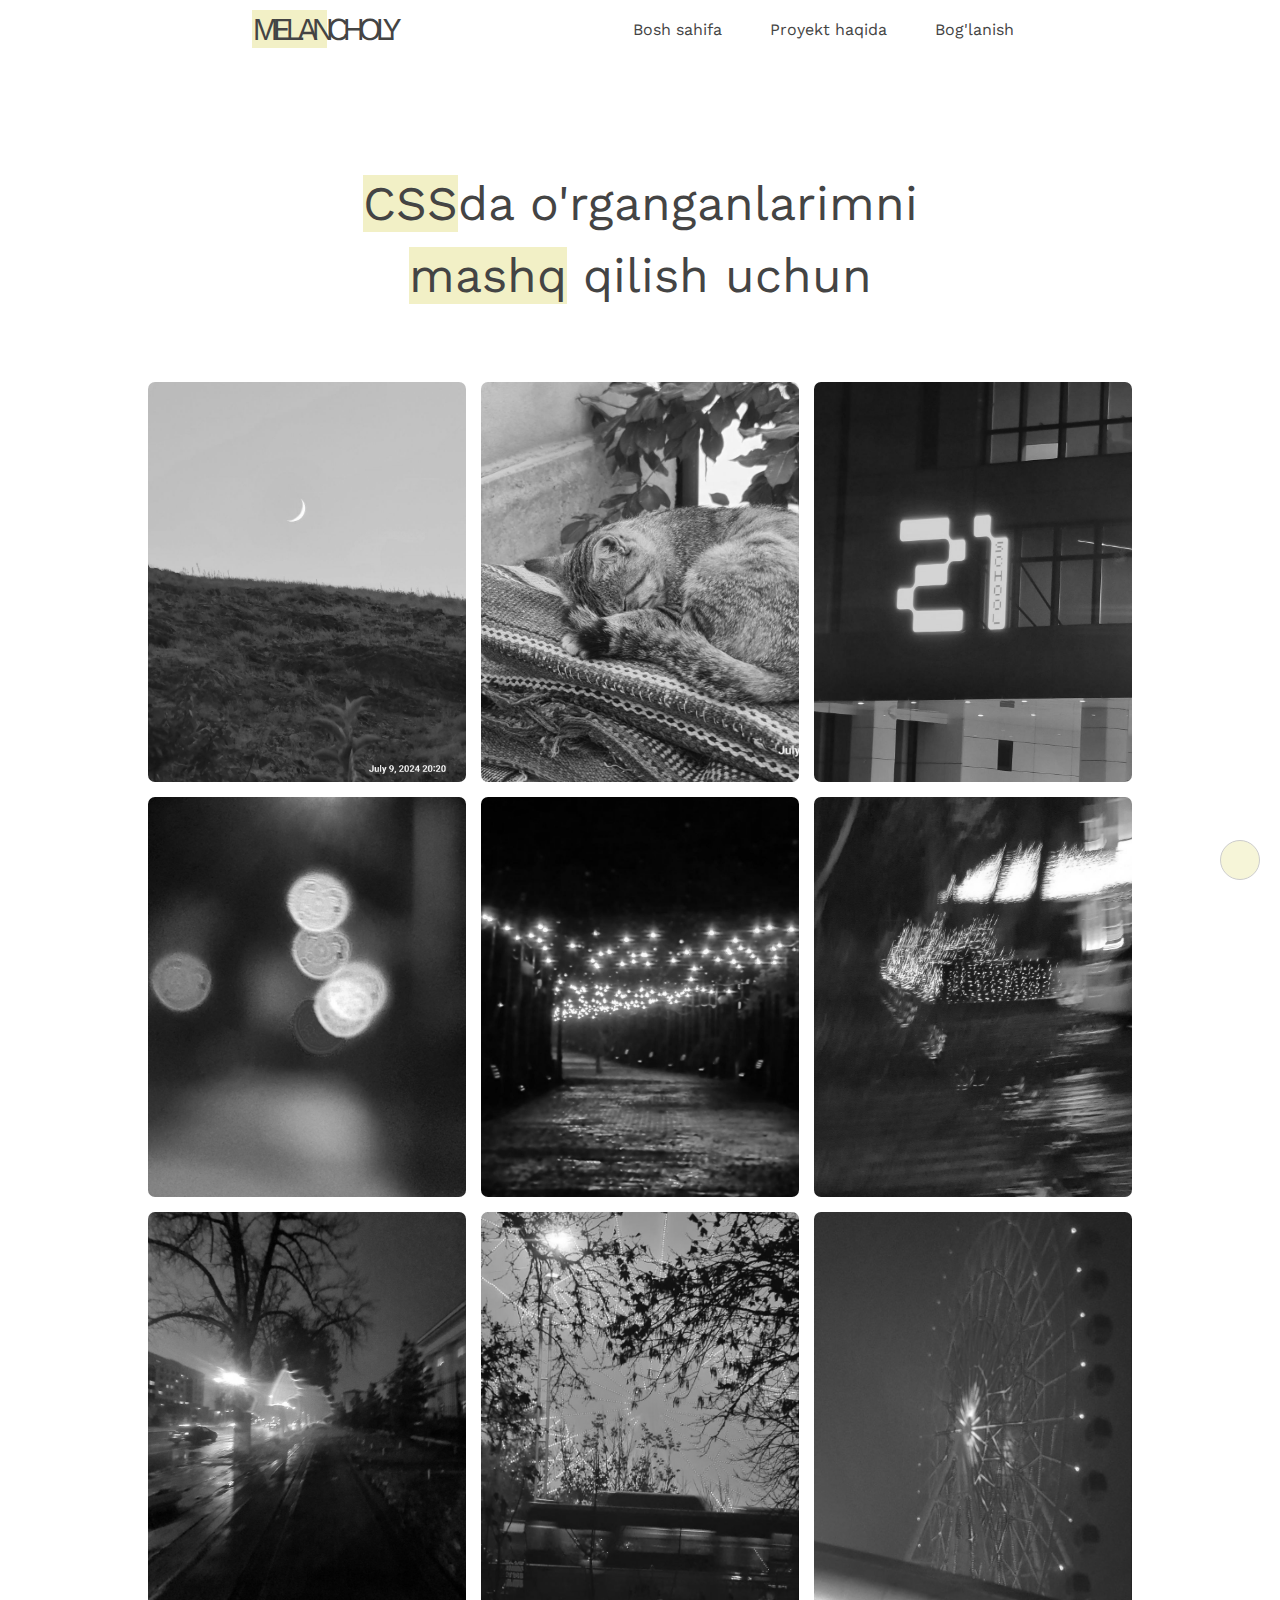
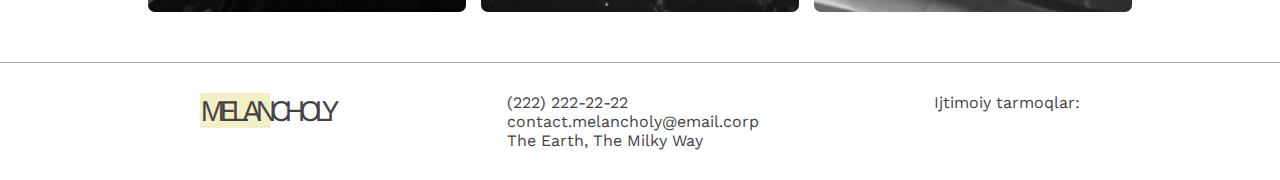
==== index.html @ 793db6ed "Initial commit" ====
<!DOCTYPE html>
<html>
  <head>
    <meta charset="UTF-8" />
    <meta name="viewport" content="width=device-width, initial-scale=1.0" />
    <title>Melancholy</title>
    <link
      rel="stylesheet"
      href="https://cdnjs.cloudflare.com/ajax/libs/font-awesome/6.7.1/css/all.min.css"
      integrity="sha512-5Hs3dF2AEPkpNAR7UiOHba+lRSJNeM2ECkwxUIxC1Q/FLycGTbNapWXB4tP889k5T5Ju8fs4b1P5z/iB4nMfSQ=="
      crossorigin="anonymous"
      referrerpolicy="no-referrer"
    />
    <link rel="preconnect" href="https://fonts.googleapis.com" />
    <link rel="preconnect" href="https://fonts.gstatic.com" crossorigin />
    <link
      href="https://fonts.googleapis.com/css2?family=Work+Sans:ital,wght@0,100..900;1,100..900&display=swap"
      rel="stylesheet"
    />
    <link rel="stylesheet" href="styles.css" />
    <script src="app.js" defer></script>
  </head>
  <body>
    <header>
      <div class="wrapper">
        <h1><span class="highlighted">Melan</span>choly</h1>
        <nav>
          <ul class="nav-list">
            <li><a href="./index.html">Bosh sahifa</a></li>
            <li><a href="./pages/about.html">Proyekt haqida</a></li>
            <li><a href="./pages/contact.html">Bog'lanish</a></li>
          </ul>
        </nav>
      </div>
    </header>
    <main>
      <div class="wrapper">
        <h1>
          <span class="highlighted">CSS</span>da o'rganganlarimni <br /><span
            class="highlighted"
            >mashq</span
          >
          qilish uchun
        </h1>
      </div>
      <div class="gallery wrapper">
        <div class="gallery__img">
          <img src="./images/photo01.jpg" />
        </div>
        <div class="gallery__img">
          <img src="./images/photo02.jpg" />
        </div>
        <div class="gallery__img">
          <img src="./images/photo03.jpg" />
        </div>
        <div class="gallery__img">
          <img src="./images/photo04.jpg" />
        </div>
        <div class="gallery__img">
          <img src="./images/photo05.jpg" />
        </div>
        <div class="gallery__img">
          <img src="./images/photo06.jpg" />
        </div>
        <div class="gallery__img">
          <img src="./images/photo07.jpg" />
        </div>
        <div class="gallery__img">
          <img src="./images/photo08.jpg" />
        </div>
        <div class="gallery__img">
          <img src="./images/photo09.jpg" />
        </div>
      </div>
    </main>
    <footer class="footer">
      <div class="wrapper">
        <h1><span class="highlighted">Melan</span>choly</h1>
        <div class="contacts">
          <p>(222) 222-22-22</p>
          <p>contact.melancholy@email.corp</p>
          <p>The Earth, The Milky Way</p>
        </div>
        <div class="social-icons">
          <p>Ijtimoiy tarmoqlar:</p>
          <div>
            <ul class="icon-list">
              <li><a href="https://t.me/d3rsu"><i class="fa-brands fa-telegram"></i></a></li>
              <li><a href="https://www.youtube.com/@d3rsu"><i class="fa-brands fa-youtube"></i></a></li>
            </ul>
          </div>
        </div>
      </div>
    </footer>
    <button id="go-top"><i class="fa-solid fa-arrow-up"></i></button>
  </body>
</html>
---- styles.css ----
* {
  margin: 0;
  padding: 0;
  box-sizing: border-box;
}

body {
  font-family: "Work Sans", system-ui;
  color: #444;
}

input, button, textarea {
  font-family: inherit;
}

img {
  width: 100%;
}

.wrapper {
  margin: 0 auto;
  padding: 10px 0;
  width: 95%;
  max-width: 1000px;
}

header .wrapper {
  display: flex;
  justify-content: space-around;
  align-items: center;
}

header h1 {
  font-weight: 400;
  text-transform: uppercase;
  letter-spacing: -7px;
}

header.sticky {
  position: sticky;
  top: 0;
  z-index: 999;
  background-color: rgba(255, 255, 255, 0.95);
  box-shadow: 0 0 4px 2px rgba(0, 0, 0, 0.1);
}

.nav-list {
  list-style: none;
  display: flex;
  gap: 20px;
  align-items: center;
}

.nav-list a:link,
.nav-list a:visited {
  text-decoration: none;
  color: #444;
  font-size: 16px;
  padding: 7px 14px;
}

.nav-list a:hover,
.nav-list a:active {
  background-color: #f2f0c6;
}

.highlighted {
  background-color: #f2f0c6;
}

main h1 {
  margin-top: 100px;
  text-align: center;
  font-weight: 400;
  font-size: 48px;
  line-height: 1.5;
  margin-bottom: 50px;
  
}

/* img {
    max-width: 100%;
} */

.gallery {
  display: flex;
  flex-wrap: wrap;
  gap: 15px;
  justify-content: center;
}

.gallery__img {
  overflow: hidden;
  width: calc(33.33% - 15px);
  border-radius: 7px;
  height: 400px;
  flex-wrap: wrap;
}

.gallery__img img {
  object-fit: cover;
  width: 100%;
  height: 100%;
  filter: grayscale(1);
  transition: all 0.5s;
}

.gallery__img img:hover {
    filter: grayscale(0);
    cursor: pointer;
}

.footer {
    padding: 30px 0;
    margin-top: 40px;
    border-top: 1px solid #aaa;
}

.footer .wrapper {
    padding: 0 60px;
    display: flex;
    justify-content: space-between;
}

.footer h1 {
    font-weight: 400;
    font-size: 30px;
    text-transform: uppercase;
    letter-spacing: -7px;
    margin: 0;
}


.icon-list {
  list-style: none;
  display: flex;
  justify-content: flex-start;
}

.icon-list i {
  color: #444;
  padding: 5px;
  font-size: 16px;
}

.icon-list i:hover {
  background-color: #f2f0c6;
  border-radius: 7px;
}

.main--about h1 {
  line-height: 1.3;
}


.bg-black {
  background-color: #444;
  color: #eee;
  padding: 30px 0 40px 0;
}

.bg-black h2 {
  text-align: center;
  margin: 0 0 20px 0;
  font-weight: 500;
}

.xizmatlar {
  display: flex;
  gap: 20px;
}


.xizmat {
  flex: 1;
}

.xizmat h3 {
  margin-bottom: 7px;
  font-weight: 500;
  text-decoration: underline;
}

#go-top {
  border: 1px solid #ccc;
  background-color: transparent;
  width: 40px;
  height: 40px;
  border-radius: 50%;
  position: fixed;
  bottom: 20px;
  right: 20px;
  overflow: hidden;
  background-color: #f2f0c6b0;
}

#go-top:hover {
  cursor: pointer;
}

.fa-arrow-up { 
  width: 100%;
  height: 100%;
  display: flex;
  justify-content: center;
  align-items: center;
  font-size: 18px;
  color: #666;
}

.fa-arrow-up:hover {
  animation: bounce 0.5s infinite alternate;
}

@keyframes bounce {
  from {
    transform: translateY(3px)
  }

  to {
    transform: translateY(-3px)
  }
}

.jamoa {
  display: flex;
  gap: 20px;
}

.centered-heading {
  text-align: center;
  padding: 40px 0;
  font-weight: 400;
  font-size: 30px;
}

.jamoa__azosi {
  flex: 1;
}

.jamoa__azosi__rasmi {
  height: 200px;

}

.jamoa__azosi__rasmi img{
  height: 100%;
  object-fit: cover;
  border-radius: 0.3em;
  transition: all 0.3s;
}

.jamoa__azosi__rasmi img {
  filter: grayscale(1);
}

.jamoa__azosi__rasmi img:hover {
  filter: grayscale(0);
}

.jamoa__azosi__kasbi  {
  margin-top: 20px;
}

.jamoa__azosi__kasbi span {
  display: block;
  font-style: italic;
  position: relative;
  margin-top: 5px;
}

.jamoa__azosi__kasbi span::after{
  content: "";
  display: block;
  background-color: #f2f0c6;
  height: 20px;
  position: absolute;
  bottom: 0;
  width: 50%;
  z-index: -2;
  height: 50%;
}

.bg-black .highlighted {
  color: #666;
}


.sr-only:not(:focus):not(:active) {
  clip: rect(0 0 0 0); 
  clip-path: inset(50%);
  height: 1px;
  overflow: hidden;
  position: absolute;
  white-space: nowrap; 
  width: 1px;
}

.centered-heading + p {
  text-align: center;
  margin-top: -30px;
  margin-bottom: 20px;
}

.textarea, input {
  font-family: inherit;
  width: 50%;
  min-width: 300px;
  max-width: 500px;
  font-size: 16px;
  outline: 0;
  border: none;
  border-bottom: 1px solid #ccc;
  margin: 0 auto;
  margin-bottom: 20px;
  display: block;
}

.textarea {
  height: 200px;
  resize: none;
}

.btn {
  border: 1px solid #9e9e9e;
  padding: 10px 0;
  background-color: #fff;
  font-size: 16px;
  margin: 0 auto;
  display: block;
  width: 50%;
  max-width: 500px;
  min-width: 300px;
}

.btn:hover {
  cursor: pointer;
}
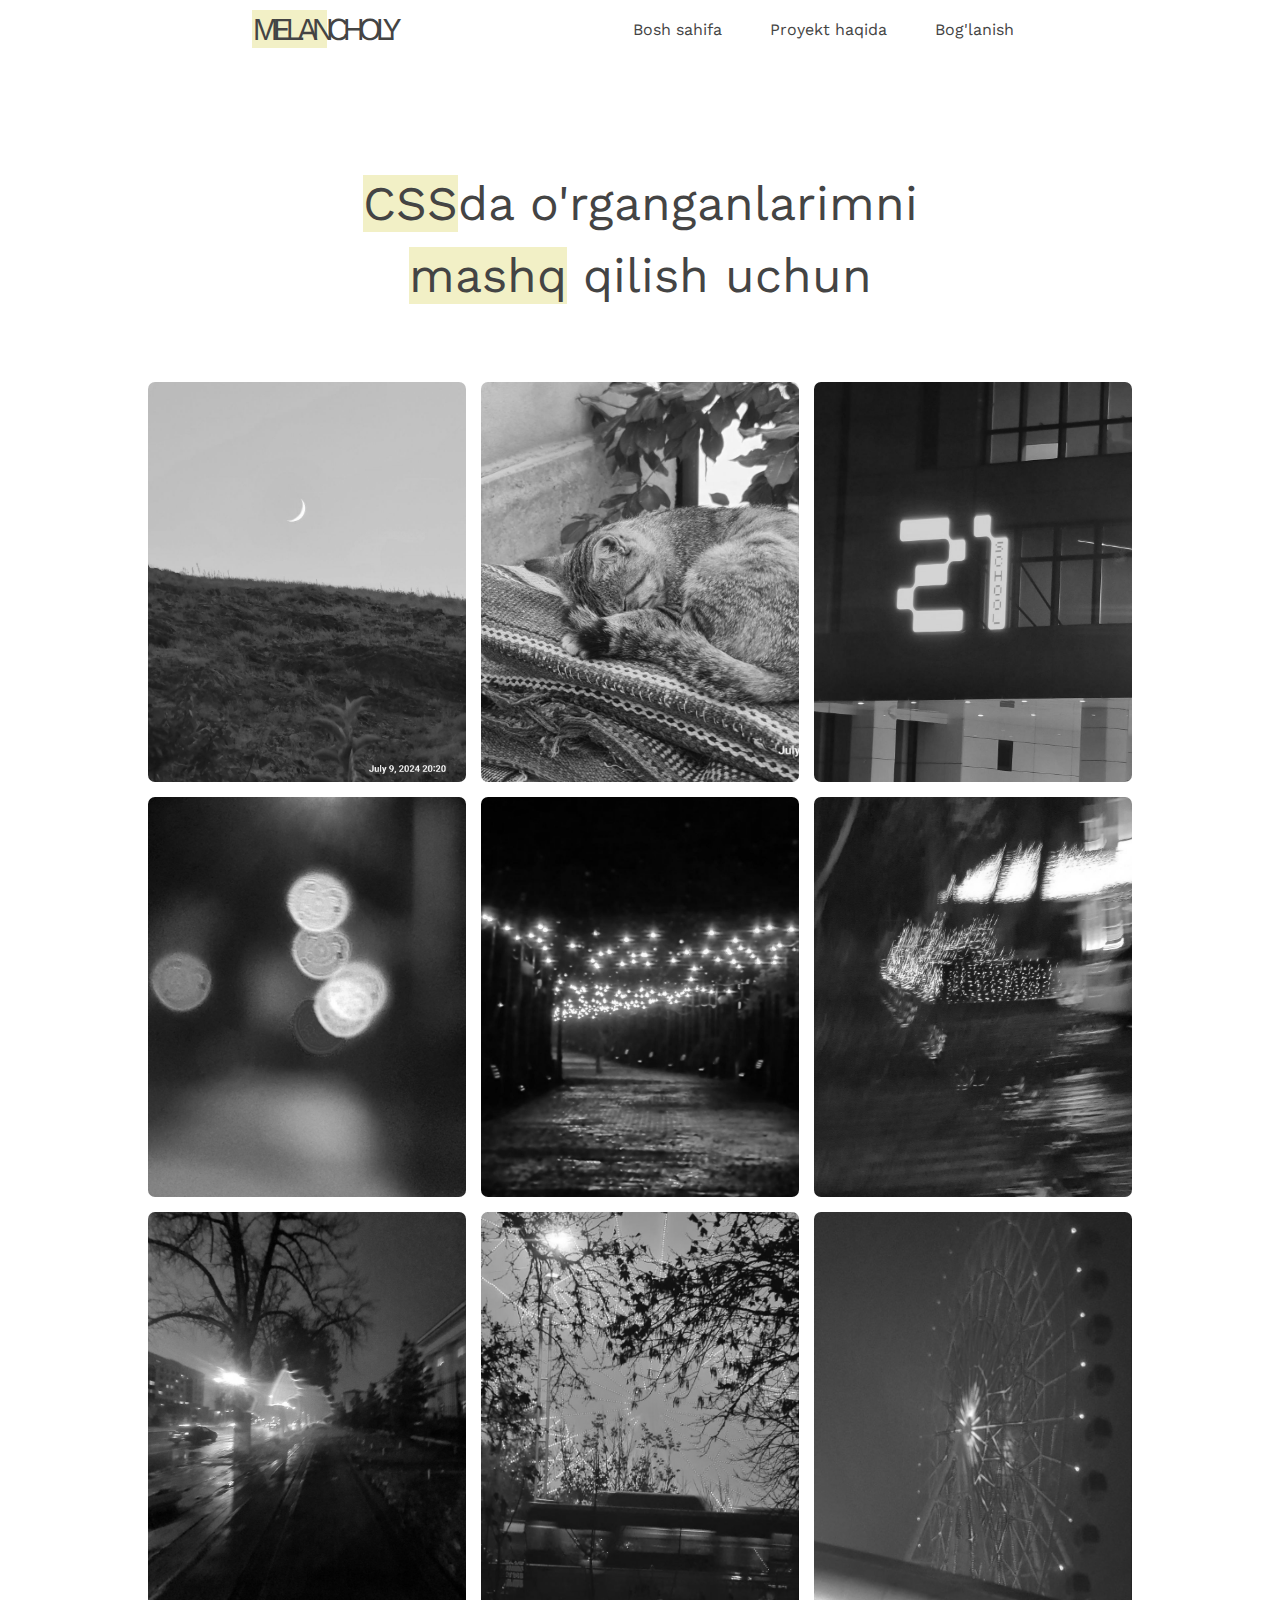
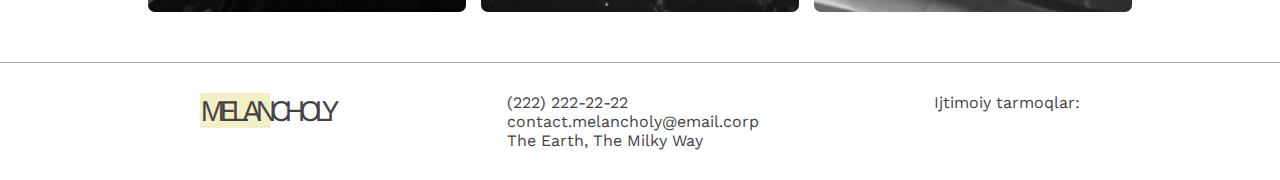
==== commit cb7ce7fc: "Hide go top button when at the top" ====
--- a/index.html
+++ b/index.html
@@ -85,13 +85,13 @@
           <p>Ijtimoiy tarmoqlar:</p>
           <div>
             <ul class="icon-list">
-              <li><a href="https://t.me/d3rsu"><i class="fa-brands fa-telegram"></i></a></li>
+              <li><a href="https://t.me/d3r5u"><i class="fa-brands fa-telegram"></i></a></li>
               <li><a href="https://www.youtube.com/@d3rsu"><i class="fa-brands fa-youtube"></i></a></li>
             </ul>
           </div>
         </div>
       </div>
     </footer>
-    <button id="go-top"><i class="fa-solid fa-arrow-up"></i></button>
+    <button class="hidden" id="go-top"><i class="fa-solid fa-arrow-up"></i></button>
   </body>
 </html>
--- a/styles.css
+++ b/styles.css
@@ -335,4 +335,9 @@
 
 .btn:hover {
   cursor: pointer;
+}
+
+
+.hidden {
+  display: none;
 }